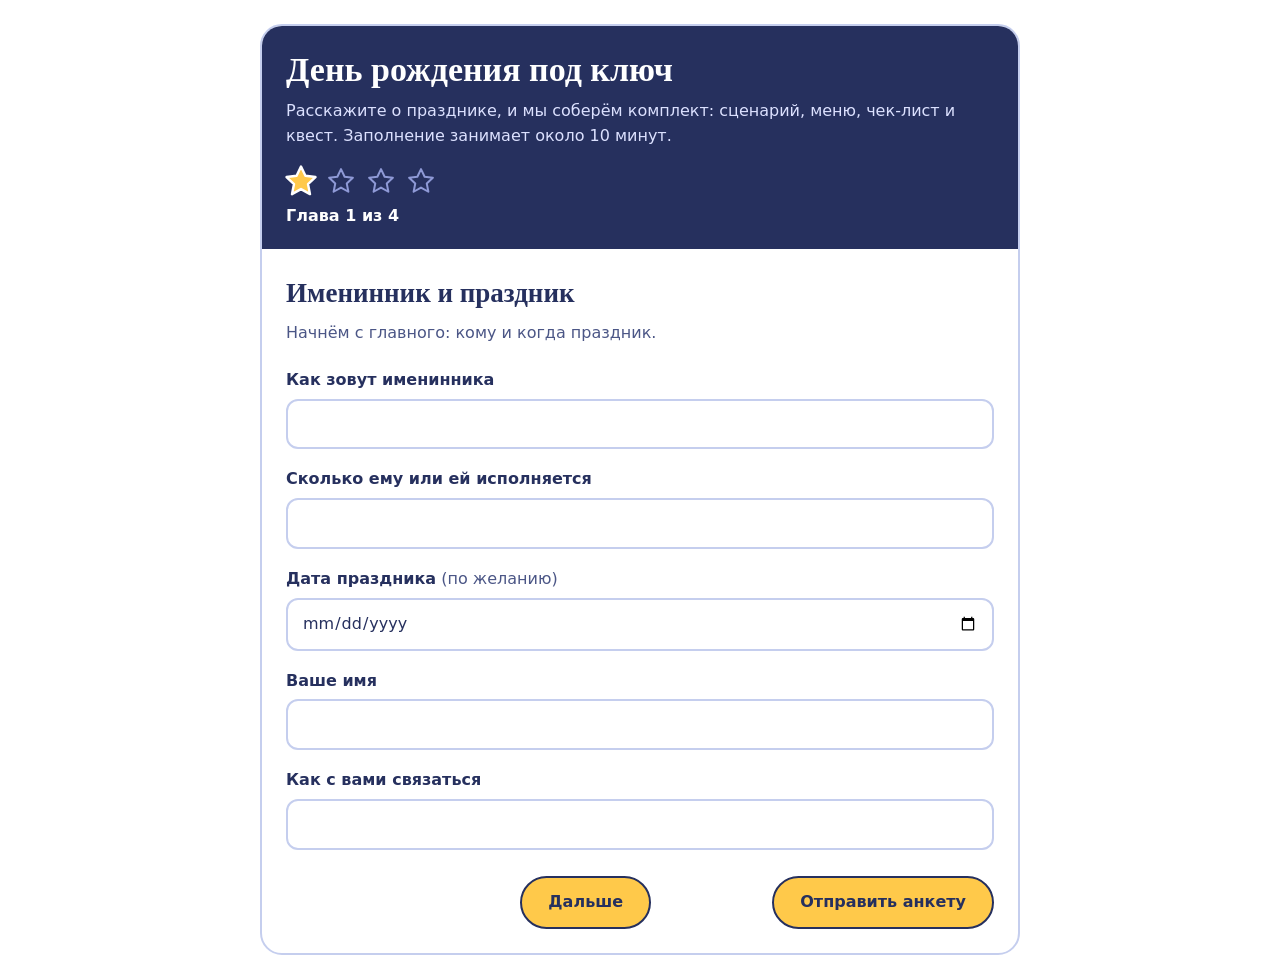
==== den-rozhdeniya-anketa.html @ a0c8a9c1 "Add files via upload" ====
<!doctype html>
<html lang="ru">
<head>
  <meta charset="utf-8">
  <meta name="viewport" content="width=device-width, initial-scale=1">
  <meta name="theme-color" content="#f7f2e8">
  <meta name="description" content="Тропинка — сказки, квесты и праздники для детей.">
  <title>Анкета — День рождения под ключ | Тропинка</title>
  <link rel="icon" href="favicon.svg" type="image/svg+xml">
</head>
<body>
<!--
  ===== Анкета «День рождения под ключ» =====
  Вставьте блок целиком (от <section id="bd"> до </section>) на страницу сайта или откройте файл отдельно.
  Куда отправлять анкету, контакты и ссылка на политику: блок CONFIG в самом конце, в скрипте.
  Вопросы и главы правятся в массиве CH там же.
-->
<section id="bd" aria-labelledby="bd-t">
<style>
#bd{--ink:#26305E;--soft:#4B5686;--moon:#FFC94A;--moon2:#E69F00;--mist:#EEF1FF;--line:#C5CEEE;--ok:#1F8A62;--bad:#B8334A;
  font-family:"Nunito","Trebuchet MS","Segoe UI",system-ui,sans-serif;color:var(--ink);line-height:1.55;max-width:760px;margin:0 auto;padding:16px;text-align:left}
#bd *,#bd *::before,#bd *::after{box-sizing:border-box}
#bd .bd-card{background:#fff;border:2px solid var(--line);border-radius:22px;overflow:hidden}
#bd .bd-sky{background:var(--ink);color:#fff;padding:24px 24px 20px}
#bd .bd-sky h2{font-family:Georgia,"Times New Roman",serif;font-size:clamp(25px,5.5vw,34px);line-height:1.2;margin:0 0 8px;color:#fff}
#bd .bd-sky p{margin:0;color:#DCE1FF}
#bd .bd-stars{display:flex;gap:10px;margin:18px 0 8px;padding:0;list-style:none}
#bd .bd-star svg{display:block;width:30px;height:30px;fill:none;stroke:#8E99D6;stroke-width:1.6;stroke-linejoin:round;transition:fill .35s,stroke .35s,transform .35s}
#bd .bd-star.done svg{fill:var(--moon);stroke:var(--moon)}
#bd .bd-star.now svg{fill:var(--moon);stroke:#fff;transform:scale(1.22)}
#bd .bd-step{font-weight:700;color:#fff!important}
#bd .bd-body{padding:24px}
#bd .bd-ch[hidden]{display:none}
#bd h3{font-family:Georgia,"Times New Roman",serif;font-size:clamp(22px,4.5vw,27px);margin:0 0 6px;outline:none}
#bd .bd-lead{margin:0 0 22px;color:var(--soft)}
#bd .bd-field{margin:0 0 18px}
#bd .bd-label{display:block;font-weight:700;margin:0 0 6px}
#bd .bd-opt{font-weight:400;color:var(--soft)}
#bd .bd-hint{display:block;margin:0 0 6px;font-size:14px;color:var(--soft)}
#bd .bd-err{display:block;margin-top:6px;font-size:14px;font-weight:700;color:var(--bad)}
#bd .bd-err:empty{display:none}
#bd input[type=text],#bd input[type=date],#bd select,#bd textarea{display:block;width:100%;font:inherit;font-size:16px;color:var(--ink);background:#fff;border:2px solid var(--line);border-radius:12px;padding:11px 14px;min-height:48px}
#bd textarea{resize:vertical;min-height:92px}
#bd [aria-invalid=true]{border-color:var(--bad)}
#bd :focus-visible{outline:3px solid var(--moon2);outline-offset:2px}
#bd .bd-chips{display:flex;flex-wrap:wrap;gap:8px}
#bd .bd-chips label{position:relative;display:inline-block}
#bd .bd-chips input{position:absolute;inset:0;width:100%;height:100%;margin:0;opacity:0;cursor:pointer}
#bd .bd-chips span{display:inline-block;padding:9px 15px;border:2px solid var(--line);border-radius:999px;background:#fff;font-size:15px}
#bd .bd-chips input:checked+span{background:var(--moon);border-color:var(--moon2);font-weight:700}
#bd .bd-chips input:checked+span::before{content:"✓ "}
#bd .bd-chips input:focus-visible+span{outline:3px solid var(--ink);outline-offset:2px}
#bd .bd-consent{display:flex;gap:12px;align-items:flex-start;font-size:15px}
#bd .bd-consent input{width:24px;height:24px;margin:2px 0 0;flex:none;accent-color:var(--ink)}
#bd .bd-consent a{color:var(--ink);font-weight:700}
#bd .bd-nav{display:flex;justify-content:space-between;gap:12px;margin-top:26px;flex-wrap:wrap}
#bd .bd-btn{font:inherit;font-weight:800;font-size:16px;min-height:48px;padding:12px 26px;border-radius:999px;border:2px solid var(--ink);background:var(--moon);color:var(--ink);cursor:pointer;text-decoration:none;display:inline-flex;align-items:center;justify-content:center}
#bd .bd-btn:hover{background:#FFD978}
#bd .bd-btn.ghost{background:#fff}
#bd .bd-btn[disabled]{opacity:.6;cursor:wait}
#bd .bd-done textarea{min-height:200px;font-size:14px}
#bd .bd-actions{display:flex;flex-wrap:wrap;gap:10px;margin:14px 0}
#bd .bd-ok{color:var(--ok);font-weight:700}
@media (prefers-reduced-motion:reduce){#bd *{transition:none!important}}
</style>
<noscript>Для заполнения анкеты нужен включённый JavaScript. Или напишите нам, и мы пришлём анкету сообщением.</noscript>

<div class="bd-card">
  <div class="bd-sky">
    <h2 id="bd-t">День рождения под ключ</h2>
    <p>Расскажите о празднике, и мы соберём комплект: сценарий, меню, чек-лист и квест. Заполнение занимает около 10 минут.</p>
    <ol class="bd-stars" id="bd-stars" aria-hidden="true"></ol>
    <p class="bd-step" id="bd-step" aria-live="polite"></p>
  </div>
  <div class="bd-body">
    <form id="bd-form" novalidate>
      <div id="bd-ch"></div>
      <div class="bd-nav">
        <button type="button" class="bd-btn ghost" id="bd-back">Назад</button>
        <button type="button" class="bd-btn" id="bd-next">Дальше</button>
        <button type="submit" class="bd-btn" id="bd-send" hidden>Отправить анкету</button>
      </div>
      <p class="bd-err" id="bd-senderr" role="alert"></p>
    </form>
    <div class="bd-done" id="bd-done" hidden></div>
  </div>
</div>

<script>
(function () {
  "use strict";

  /* ===== НАСТРОЙКИ ===== */
  var CONFIG = {
    submitUrl: "",            // адрес приёма (POST, multipart/form-data: поля summary, answers). Пусто = запасной вариант с копированием
    telegram: "Alex_delo",    // запасной канал, в России Telegram работает с ограничениями
    max: "https://max.ru/join/3kWVRG_Eb1b443Pf8UUkGIJOP78rEGDZ-yPQugYHejs",                  // ссылка на ваш Max, например "https://max.ru/..."
    email: "al-vakarin@yandex.ru",
    privacyUrl: "privacy.html"
  };

  /* ===== ВОПРОСЫ: t = тип (text, textarea, date, select, chips, consent), r = обязательно ===== */
  var CH = [
    { t: "Именинник и праздник", lead: "Начнём с главного: кому и когда праздник.", f: [
      { n: "child_name", l: "Как зовут именинника", t: "text", r: 1, m: "Напишите имя" },
      { n: "age", l: "Сколько ему или ей исполняется", t: "text", r: 1, m: "Напишите возраст" },
      { n: "date", l: "Дата праздника", t: "date" },
      { n: "parent_name", l: "Ваше имя", t: "text", r: 1, m: "Напишите, как к вам обращаться" },
      { n: "contact", l: "Как с вами связаться", t: "text", r: 1, m: "Оставьте телефон, почту или Max" }
    ]},
    { t: "Гости и место", lead: "Это нужно, чтобы сценарий и квест подошли именно вашему празднику.", f: [
      { n: "kids", l: "Сколько детей-гостей", t: "text" },
      { n: "ages", l: "Возраст гостей", t: "text", p: "Например, 5–8 лет" },
      { n: "adults", l: "Сколько взрослых будет рядом", t: "text" },
      { n: "place", l: "Где пройдёт праздник", t: "select", r: 1, m: "Выберите место",
        o: ["Дома", "Во дворе или на даче", "В посёлке, на общей территории", "В кафе или детском центре", "На природе", "Пока не решили"] },
      { n: "place_desc", l: "Опишите место", t: "textarea", h: "Что там есть: комната, беседка, площадка, магазин рядом. Чем подробнее, тем лучше получится квест." },
      { n: "duration", l: "Сколько длится праздник", t: "select", o: ["1 час", "2 часа", "3 часа", "Пока не решили"] },
      { n: "plan_b", l: "Нужен запасной вариант на плохую погоду", t: "select", o: ["Да", "Нет"] }
    ]},
    { t: "Интересы и тема", lead: "Тема превращает набор заданий в историю, которую запомнят.", f: [
      { n: "themes", l: "Какие темы нравятся имениннику", t: "chips",
        o: ["Динозавры", "Космос", "Пираты", "Супергерои", "Принцессы и феи", "Животные", "Магия", "Машины", "Футбол", "Рыцари", "Подводный мир", "Сладкая страна"] },
      { n: "heroes", l: "Любимые герои, мультики, игры", t: "textarea" },
      { n: "hobbies", l: "Чем увлекается именинник", t: "textarea" },
      { n: "avoid", l: "Чего на празднике быть не должно", t: "textarea", h: "Например, страшные сцены, громкие хлопушки, соревнования на скорость." },
      { n: "food", l: "Пищевые ограничения гостей", t: "textarea", h: "Только то, что нужно для меню: аллергии, вегетарианство. Подробности о здоровье не нужны." }
    ]},
    { t: "Что нужно в комплекте", lead: "Отметьте, что вам пригодится. Остальное мы не будем делать.", f: [
      { n: "kit", l: "Что включить в комплект", t: "chips",
        o: ["Приглашения", "Сценарий по часам", "Меню и список покупок", "Чек-лист подготовки", "Квест для гостей", "Дипломы и призы", "Идеи декора"] },
      { n: "budget", l: "Бюджет на сам праздник", t: "select", o: ["до 3 000 ₽", "3 000–7 000 ₽", "7 000–15 000 ₽", "больше", "Пока не знаю"] },
      { n: "wishes", l: "Что ещё важно рассказать", t: "textarea" },
      { n: "consent", t: "consent", r: 1, m: "Чтобы отправить анкету, поставьте отметку согласия" }
    ]}
  ];
  /* ================================ */

  var root = document.getElementById("bd");
  var form = root.querySelector("#bd-form"), holder = root.querySelector("#bd-ch");
  var starsEl = root.querySelector("#bd-stars"), stepEl = root.querySelector("#bd-step");
  var back = root.querySelector("#bd-back"), nextB = root.querySelector("#bd-next"), send = root.querySelector("#bd-send");
  var senderr = root.querySelector("#bd-senderr"), doneEl = root.querySelector("#bd-done");
  var STAR = '<svg viewBox="0 0 24 24"><path d="M12 2.5l2.9 6.1 6.6.8-4.9 4.6 1.3 6.6L12 17.3 6.1 20.6l1.3-6.6L2.5 9.4l6.6-.8z"/></svg>';
  var cur = 0, chapters = [], reduce = window.matchMedia && window.matchMedia("(prefers-reduced-motion: reduce)").matches;

  function el(t, c, x) { var e = document.createElement(t); if (c) { e.className = c; } if (x != null) { e.textContent = x; } return e; }

  function field(f) {
    var w = el("div", "bd-field"), id = "bd-" + f.n;
    w.setAttribute("data-n", f.n);
    if (f.r) { w.setAttribute("data-r", "1"); w.setAttribute("data-m", f.m || "Заполните это поле"); }
    if (f.t === "consent") {
      w.innerHTML = '<label class="bd-consent"><input type="checkbox" name="consent" value="yes"><span>Я родитель или законный представитель именинника. Согласен(на) на обработку данных для подготовки комплекта. <a href="#" target="_blank" rel="noopener">Политика конфиденциальности</a></span></label>';
      w.querySelector("a").href = CONFIG.privacyUrl;
    } else {
      var lab = el(f.t === "chips" ? "span" : "label", "bd-label", f.l);
      if (f.t !== "chips") { lab.setAttribute("for", id); }
      if (!f.r) { lab.appendChild(el("span", "bd-opt", " (по желанию)")); }
      w.appendChild(lab);
      if (f.h) { w.appendChild(el("span", "bd-hint", f.h)); }
      var c;
      if (f.t === "textarea") { c = el("textarea"); c.rows = 3; }
      else if (f.t === "select") {
        c = el("select"); c.appendChild(el("option", "", "Выберите")).value = "";
        f.o.forEach(function (o) { c.appendChild(el("option", "", o)); });
      } else if (f.t === "chips") {
        c = el("div", "bd-chips"); c.setAttribute("role", "group");
        f.o.forEach(function (o) {
          var l = el("label"), i = el("input"), s = el("span", "", o);
          i.type = "checkbox"; i.name = f.n; i.value = o; l.appendChild(i); l.appendChild(s); c.appendChild(l);
        });
      } else { c = el("input"); c.type = f.t; c.autocomplete = "off"; if (f.p) { c.placeholder = f.p; } }
      if (f.t !== "chips") { c.id = id; c.name = f.n; }
      w.appendChild(c);
    }
    w.appendChild(el("span", "bd-err")).setAttribute("role", "alert");
    return w;
  }

  CH.forEach(function (c, i) {
    var s = el("div", "bd-ch"); s.hidden = i > 0;
    var h = el("h3", "", c.t); h.tabIndex = -1; s.appendChild(h);
    s.appendChild(el("p", "bd-lead", c.lead));
    c.f.forEach(function (f) { s.appendChild(field(f)); });
    holder.appendChild(s); chapters.push(s);
    var li = el("li", "bd-star"); li.innerHTML = STAR; starsEl.appendChild(li);
  });

  function show(n, focus) {
    cur = n;
    chapters.forEach(function (c, i) { c.hidden = i !== n; });
    [].slice.call(starsEl.children).forEach(function (s, i) { s.className = "bd-star" + (i < n ? " done" : "") + (i === n ? " now" : ""); });
    stepEl.textContent = "Глава " + (n + 1) + " из " + CH.length;
    back.style.visibility = n === 0 ? "hidden" : "visible";
    nextB.hidden = n === CH.length - 1; send.hidden = n !== CH.length - 1;
    senderr.textContent = "";
    root.scrollIntoView({ behavior: reduce ? "auto" : "smooth", block: "start" });
    if (focus) { chapters[n].querySelector("h3").focus({ preventScroll: true }); }
  }

  function val(n) {
    var e = form.elements[n];
    if (!e) { return ""; }
    if (e.length && e[0] && e[0].type === "checkbox") {
      return [].slice.call(form.querySelectorAll('input[name="' + n + '"]:checked')).map(function (x) { return x.value; }).join(", ");
    }
    if (e.type === "checkbox") { return e.checked ? "да" : ""; }
    return (e.value || "").trim();
  }

  function chapterOk(i) {
    var bad = null;
    [].slice.call(chapters[i].querySelectorAll("[data-r]")).forEach(function (w) {
      var ok = !!val(w.getAttribute("data-n"));
      w.querySelector(".bd-err").textContent = ok ? "" : w.getAttribute("data-m");
      var c = w.querySelector("input,select,textarea"); if (c) { c.setAttribute("aria-invalid", ok ? "false" : "true"); }
      if (!ok && !bad) { bad = c; }
    });
    if (bad) { bad.focus(); }
    return !bad;
  }

  form.addEventListener("input", function (e) {
    var w = e.target.closest("[data-r]");
    if (w && w.querySelector(".bd-err").textContent && val(w.getAttribute("data-n"))) { w.querySelector(".bd-err").textContent = ""; e.target.setAttribute("aria-invalid", "false"); }
  });
  form.addEventListener("change", function (e) {
    var w = e.target.closest("[data-r]");
    if (w && val(w.getAttribute("data-n"))) { w.querySelector(".bd-err").textContent = ""; }
  });
  form.addEventListener("keydown", function (e) { if (e.key === "Enter" && e.target.tagName === "INPUT" && e.target.type !== "checkbox") { e.preventDefault(); } });
  nextB.addEventListener("click", function () { if (chapterOk(cur)) { show(cur + 1, true); } });
  back.addEventListener("click", function () { show(cur - 1, true); });

  function collect() {
    var a = {}, L = ["Анкета «День рождения под ключ»"];
    CH.forEach(function (c, i) {
      L.push("", "— Глава " + (i + 1) + ". " + c.t + " —");
      c.f.forEach(function (f) {
        if (f.t === "consent") { return; }
        var v = val(f.n); a[f.n] = v;
        if (v) { L.push(f.l + ": " + v); }
      });
    });
    return { answers: a, summary: L.join("\n") };
  }

  function finish(r, mode) {
    form.hidden = true; doneEl.hidden = false;
    [].slice.call(starsEl.children).forEach(function (s) { s.className = "bd-star done"; });
    stepEl.textContent = "Анкета заполнена";
    if (mode === "sent") {
      doneEl.innerHTML = '<h3 tabindex="-1">Спасибо, анкета отправлена!</h3><p class="bd-lead">Мы свяжемся с вами по контакту, который вы указали.</p>';
    } else {
      var who = r.answers.child_name || "именинника";
      doneEl.innerHTML = '<h3 tabindex="-1"></h3><p class="bd-lead"></p>' +
        '<div class="bd-actions"><button type="button" class="bd-btn" id="bd-copy">Скопировать анкету</button></div>' +
        '<p class="bd-ok" id="bd-copied" aria-live="polite"></p>' +
        '<label class="bd-label" for="bd-sum">Текст анкеты</label><textarea id="bd-sum" readonly></textarea>';
      doneEl.querySelector("h3").textContent = mode === "failed" ? "Отправим вручную" : "Анкета готова";
      doneEl.querySelector(".bd-lead").textContent = mode === "failed"
        ? "Не получилось отправить автоматически. Скопируйте текст и отправьте нам."
        : "Осталось отправить анкету нам: скопируйте текст и отправьте сообщением.";
      var ta = doneEl.querySelector("#bd-sum"); ta.value = r.summary;
      var acts = doneEl.querySelector(".bd-actions");
      function link(label, href) { var a = el("a", "bd-btn ghost", label); a.href = href; if (/^https?:/.test(href)) { a.target = "_blank"; a.rel = "noopener"; } acts.appendChild(a); }
      if (CONFIG.max) { link("Открыть Max", CONFIG.max); }
      if (CONFIG.email) { link("Написать на почту", "mailto:" + CONFIG.email + "?subject=" + encodeURIComponent("Анкета: день рождения, " + who) + "&body=" + encodeURIComponent("Здравствуйте! Заполнил(а) анкету, полный текст ниже:\n\n")); }
      if (CONFIG.telegram) { link("Telegram", "https://t.me/" + CONFIG.telegram); }
      doneEl.querySelector("#bd-copy").addEventListener("click", function () {
        var ok = function () { doneEl.querySelector("#bd-copied").textContent = "Скопировано. Теперь вставьте текст в сообщение."; };
        if (navigator.clipboard && navigator.clipboard.writeText) { navigator.clipboard.writeText(r.summary).then(ok, function () { ta.select(); document.execCommand("copy"); ok(); }); }
        else { ta.select(); document.execCommand("copy"); ok(); }
      });
    }
    root.scrollIntoView({ behavior: reduce ? "auto" : "smooth", block: "start" });
    doneEl.querySelector("h3").focus({ preventScroll: true });
  }

  form.addEventListener("submit", function (e) {
    e.preventDefault();
    for (var i = 0; i < chapters.length; i++) { if (!chapterOk(i)) { show(i, false); chapterOk(i); return; } }
    var r = collect();
    if (!CONFIG.submitUrl) { finish(r, "manual"); return; }
    var fd = new FormData(); fd.append("summary", r.summary); fd.append("answers", JSON.stringify(r.answers));
    send.disabled = true; send.textContent = "Отправляем…";
    fetch(CONFIG.submitUrl, { method: "POST", body: fd })
      .then(function (x) { if (!x.ok) { throw new Error(x.status); } finish(r, "sent"); })
      .catch(function () { finish(r, "failed"); });
  });

  show(0, false);
})();
</script>
</section>

</body>
</html>
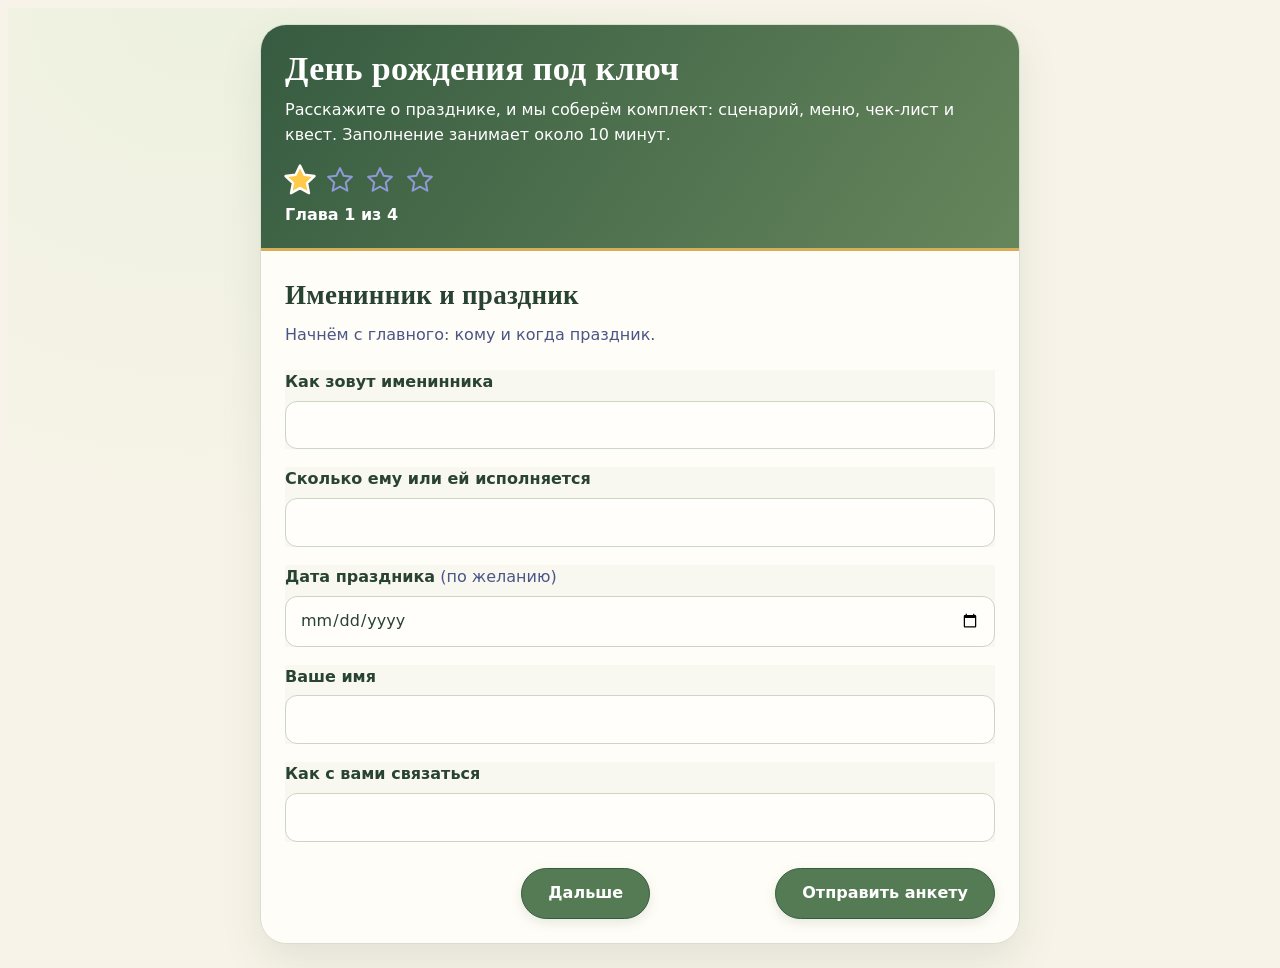
==== commit 9b624ca0: "Add files via upload" ====
--- a/den-rozhdeniya-anketa.html
+++ b/den-rozhdeniya-anketa.html
@@ -7,7 +7,30 @@
   <meta name="description" content="Тропинка — сказки, квесты и праздники для детей.">
   <title>Анкета — День рождения под ключ | Тропинка</title>
   <link rel="icon" href="favicon.svg" type="image/svg+xml">
-</head>
+<style id="tropinka-unified-pages">/* Единый стиль «Тропинки»: лесная сказка, тёплая бумага и мягкое золото */
+:root{--tp-ink:#294333;--tp-green:#557b55;--tp-green-dark:#365b40;--tp-cream:#f7f3e8;--tp-paper:#fffdf7;--tp-gold:#d7ad58;--tp-line:#d9dfcf;--tp-muted:#687667}
+html{background:var(--tp-cream)}
+body{background:radial-gradient(ellipse at 15% 0%,#edf1df 0,transparent 38%),var(--tp-cream)!important;color:var(--tp-ink)!important;font-family:Georgia,'Times New Roman',serif!important}
+h1,h2,h3,h4{color:var(--tp-ink)!important;letter-spacing:.01em}
+p,li,label,small{color:inherit}
+a{color:var(--tp-green-dark)}
+#skz,#bd,#wk,#smp,#ob{color:var(--tp-ink)!important}
+#skz .skz-card,#bd .bd-card,#wk .wk-card,#smp .smp-book,#ob .ob-card{background:var(--tp-paper)!important;border:1px solid var(--tp-line)!important;border-radius:26px!important;box-shadow:0 16px 42px rgba(48,75,48,.10)!important;overflow:hidden}
+#skz .skz-sky,#bd .bd-sky,#wk .wk-sky,#smp .smp-sky,#ob .ob-sky{background:linear-gradient(125deg,#365b40,#66865c)!important;color:#fff!important;border-bottom:3px solid var(--tp-gold)!important}
+#skz .skz-sky *,#bd .bd-sky *,#wk .wk-sky *,#smp .smp-sky *,#ob .ob-sky *{color:#fff!important}
+#skz button,#bd button,#wk button,#smp button,#ob button{background:var(--tp-green)!important;color:#fff!important;border:1px solid var(--tp-green-dark)!important;border-radius:999px!important;box-shadow:0 4px 12px rgba(54,91,64,.13)}
+#skz button:hover,#bd button:hover,#wk button:hover,#smp button:hover,#ob button:hover{background:var(--tp-green-dark)!important}
+#skz button.ghost,#bd button.ghost,#wk button.ghost{background:#f2f4e9!important;color:var(--tp-green-dark)!important;border:1px solid var(--tp-line)!important}
+#skz input,#skz textarea,#skz select,#bd input,#bd textarea,#bd select,#wk input,#wk textarea,#wk select{background:#fffefb!important;color:var(--tp-ink)!important;border:1px solid #cbd6c5!important;border-radius:12px!important}
+#skz input:focus,#skz textarea:focus,#skz select:focus,#bd input:focus,#bd textarea:focus,#bd select:focus,#wk input:focus,#wk textarea:focus,#wk select:focus{outline:2px solid #a8bf9b!important;outline-offset:1px}
+#skz .skz-chapter,#bd .bd-chapter,#wk .wk-chapter,#smp .smp-page,#ob .ob-invite{background:#fffef9!important;border-color:var(--tp-line)!important}
+#skz .skz-field,#bd .bd-field,#wk .wk-field{background:#f8f8f0!important;border-color:var(--tp-line)!important}
+#smp .smp-page,#ob .ob-scroll{color:var(--tp-ink)!important}
+#smp .smp-note,#ob .ob-note{color:var(--tp-muted)!important}
+#smp .smp-tag,#ob .ob-tag{background:#edf2e5!important;color:var(--tp-green-dark)!important;border:1px solid var(--tp-line)!important}
+#ob table{border-color:var(--tp-line)!important}#ob th{background:#edf2e5!important;color:var(--tp-ink)!important}
+@media(max-width:640px){#skz .skz-card,#bd .bd-card,#wk .wk-card,#smp .smp-book,#ob .ob-card{border-radius:18px!important}#skz .skz-body,#bd .bd-body,#wk .wk-body,#smp .smp-body{padding:18px!important}}
+</style></head>
 <body>
 <!--
   ===== Анкета «День рождения под ключ» =====
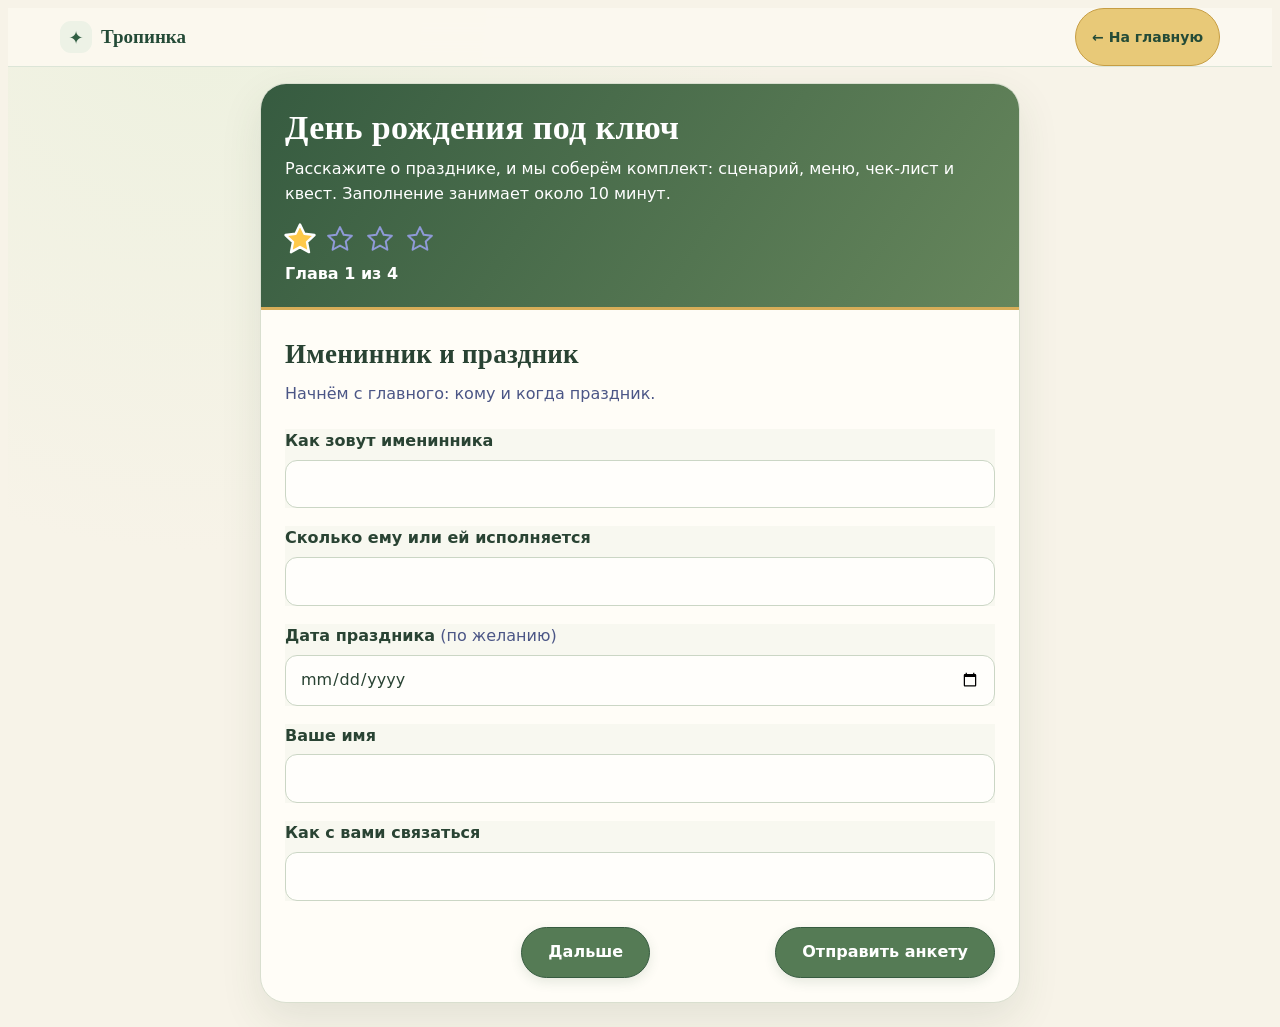
==== commit 50fdfa76: "Add consistent return-to-home navigation" ====
--- a/den-rozhdeniya-anketa.html
+++ b/den-rozhdeniya-anketa.html
@@ -30,8 +30,18 @@
 #smp .smp-tag,#ob .ob-tag{background:#edf2e5!important;color:var(--tp-green-dark)!important;border:1px solid var(--tp-line)!important}
 #ob table{border-color:var(--tp-line)!important}#ob th{background:#edf2e5!important;color:var(--tp-ink)!important}
 @media(max-width:640px){#skz .skz-card,#bd .bd-card,#wk .wk-card,#smp .smp-book,#ob .ob-card{border-radius:18px!important}#skz .skz-body,#bd .bd-body,#wk .wk-body,#smp .smp-body{padding:18px!important}}
-</style></head>
+</style><style id="tp-page-navigation">
+.tp-pagebar{position:sticky;top:0;z-index:1000;background:rgba(251,248,239,.97);backdrop-filter:blur(12px);border-bottom:1px solid #dce5d7}
+.tp-pagebar-inner{width:min(1160px,calc(100% - 28px));min-height:58px;margin:0 auto;display:flex;align-items:center;justify-content:space-between;gap:12px}
+.tp-pagebar-brand{display:inline-flex;align-items:center;gap:9px;color:#244b37;text-decoration:none;font:700 19px Georgia,"Times New Roman",serif}
+.tp-pagebar-mark{display:grid;place-items:center;width:32px;height:32px;border-radius:11px;background:#edf2e6;color:#315f43;font:700 18px system-ui}
+.tp-pagebar-home{display:inline-flex;align-items:center;justify-content:center;min-height:40px;padding:8px 16px;border:1px solid #c69d43;border-radius:999px;background:#e8c978;color:#244b37;text-decoration:none;font:800 14px/1.2 "Trebuchet MS","Segoe UI",system-ui,sans-serif}
+.tp-pagebar-home:hover{background:#f1d995}
+@media(max-width:480px){.tp-pagebar-inner{min-height:54px}.tp-pagebar-brand{font-size:17px}.tp-pagebar-home{min-height:38px;padding:7px 12px;font-size:13px}}
+</style>
+</head>
 <body>
+<div class="tp-pagebar"><div class="tp-pagebar-inner"><a class="tp-pagebar-brand" href="index.html"><span class="tp-pagebar-mark" aria-hidden="true">✦</span>Тропинка</a><a class="tp-pagebar-home" href="index.html">← На главную</a></div></div>
 <!--
   ===== Анкета «День рождения под ключ» =====
   Вставьте блок целиком (от <section id="bd"> до </section>) на страницу сайта или откройте файл отдельно.
@@ -117,7 +127,7 @@
   var CONFIG = {
     submitUrl: "",            // адрес приёма (POST, multipart/form-data: поля summary, answers). Пусто = запасной вариант с копированием
     telegram: "Alex_delo",    // запасной канал, в России Telegram работает с ограничениями
-    max: "https://max.ru/join/3kWVRG_Eb1b443Pf8UUkGIJOP78rEGDZ-yPQugYHejs",                  // ссылка на ваш Max, например "https://max.ru/..."
+    max: "https://max.ru/u/f9LHodD0cOIHAlvhLJwrfuPTBusHcOWxSZyOVfwWYsinvA21DFJYPw5Mdzc",                  // ссылка на ваш Max, например "https://max.ru/..."
     email: "al-vakarin@yandex.ru",
     privacyUrl: "privacy.html"
   };
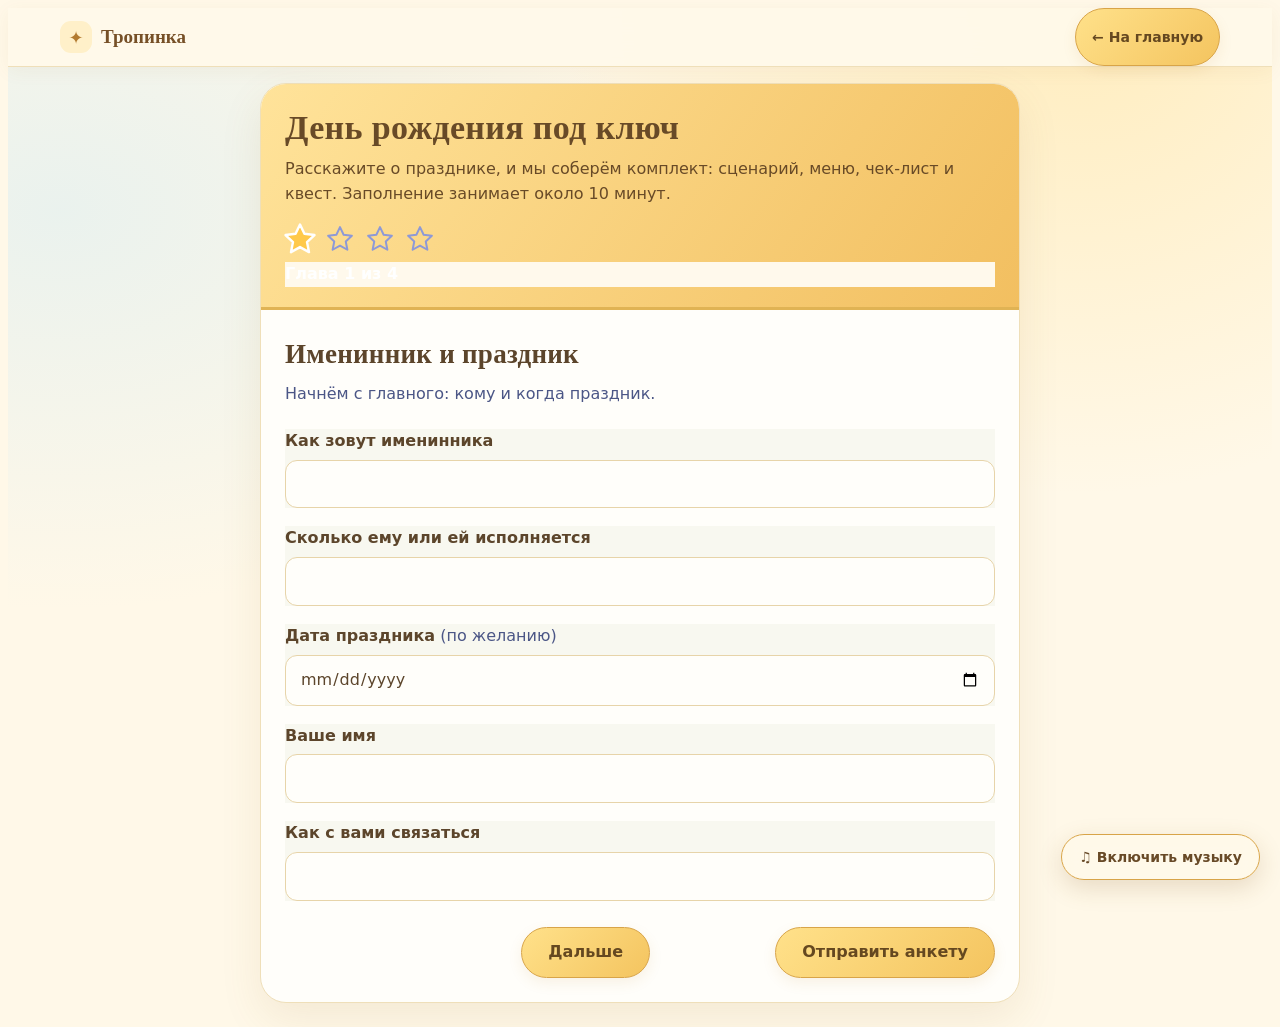
==== commit 77d421de: "Apply shared sunny visual theme and ambient music control" ====
--- a/den-rozhdeniya-anketa.html
+++ b/den-rozhdeniya-anketa.html
@@ -39,6 +39,7 @@
 .tp-pagebar-home:hover{background:#f1d995}
 @media(max-width:480px){.tp-pagebar-inner{min-height:54px}.tp-pagebar-brand{font-size:17px}.tp-pagebar-home{min-height:38px;padding:7px 12px;font-size:13px}}
 </style>
+  <link rel="stylesheet" href="assets/tropinka-sunny.css">
 </head>
 <body>
 <div class="tp-pagebar"><div class="tp-pagebar-inner"><a class="tp-pagebar-brand" href="index.html"><span class="tp-pagebar-mark" aria-hidden="true">✦</span>Тропинка</a><a class="tp-pagebar-home" href="index.html">← На главную</a></div></div>
@@ -328,5 +329,6 @@
 </script>
 </section>
 
+  <script src="assets/tropinka-ambience.js"></script>
 </body>
 </html>
--- a/assets/tropinka-sunny.css
+++ b/assets/tropinka-sunny.css
@@ -0,0 +1,128 @@
+/* Единая солнечная тема «Тропинки» — подключается после локальных стилей страниц */
+:root{
+  --forest:#80552c;--forest-2:#a66f35;--leaf:#bd883d;
+  --gold:#ffd66b;--gold-dark:#d69e3d;--cream:#fff8e8;
+  --paper:#fffefa;--mist:#fff0c9;--ink:#5c452b;--muted:#7c6b55;
+  --line:#efdfb9;--shadow:0 16px 44px rgba(150,105,42,.12);
+  --tp-ink:#5c452b;--tp-green:#d49b3c;--tp-green-dark:#95672e;
+  --tp-cream:#fff8e8;--tp-paper:#fffefa;--tp-gold:#f3c65f;
+  --tp-line:#efdfb9;--tp-muted:#7c6b55;
+}
+html{background:#fff8e8!important}
+body{background:radial-gradient(ellipse at 85% 0%,rgba(255,221,132,.42),transparent 34%),radial-gradient(ellipse at 4% 20%,rgba(190,229,250,.32),transparent 35%),#fff8e8!important;color:#5c452b!important}
+a{color:#98672d}
+h1,h2,h3,h4{color:#765027}
+::selection{background:#ffe39a;color:#5c452b}
+
+/* Главная страница */
+.site-header{background:rgba(255,249,234,.94)!important;border-color:#efdfb9!important}
+.brand-name,.main-nav a{color:#765027!important}
+.brand-mark{background:#fff0c9!important}
+.brand-mark svg path{stroke:#bd883d!important}
+.button{background:linear-gradient(135deg,#ffe18a,#f4c45f)!important;border-color:#d8a448!important;color:#654820!important;box-shadow:0 5px 14px rgba(183,128,43,.12)}
+.button-secondary{background:#fffefa!important;border-color:#e8d7ae!important;color:#79552e!important}
+.button:hover{background:#ffdf83!important}
+.hero-panel{background:linear-gradient(120deg,#e3f5ff 0%,#fff3ca 72%,#ffe7a5 100%)!important;color:#5c452b!important}
+.hero-panel h1{color:#684a27!important}
+.hero-lead{color:#6f5b42!important}
+.eyebrow,.section-kicker{color:#b27a2f!important}
+.hero-note{background:rgba(255,255,255,.72)!important;border-color:#e9d49b!important;color:#6c502d!important}
+.hero-note strong{color:#a66f2f!important}
+.hero-art:before{background:linear-gradient(90deg,#e3f5ff 0%,rgba(227,245,255,.35) 48%,rgba(255,243,202,0) 100%)!important}
+.hero-spark{background:#ffd66b!important;box-shadow:0 0 0 8px rgba(255,214,107,.2),0 0 28px rgba(255,214,107,.8)!important}
+.products-section{background:#fff2d5!important}
+.product-card,.sample-card,.step,.contact-panel{background:#fffefa!important;border-color:#efdfb9!important;box-shadow:0 10px 30px rgba(150,105,42,.07)}
+.product-image{height:auto!important;aspect-ratio:16/9!important;padding:0!important;background:linear-gradient(135deg,#e6f5ff,#fff0c9)!important;display:block!important;overflow:hidden!important}
+.product-image img{width:100%!important;height:100%!important;object-fit:contain!important;object-position:center!important}
+.product-category,.product-points li:before,.text-link{color:#b27a2f!important}
+.product-price{background:#fff0c5!important;color:#805723!important}
+.product-card h3,.sample-card h3,.step h3,.benefit h3{color:#765027!important}
+.product-description,.product-points li,.product-meta,.sample-card p,.step p,.benefit p{color:#79684f!important}
+.sample-card{padding:16px!important}
+.sample-preview{width:100%;aspect-ratio:16/10;overflow:hidden;border-radius:15px;background:#fff0c9;margin:0 0 15px;border:1px solid #efdfb9}
+.sample-preview img{width:100%;height:100%;object-fit:cover;display:block}
+.sample-icon{background:#fff0c9!important}
+.benefit{background:#fff0cf!important}
+.step-number{background:#e7b64e!important;color:#60451f!important}
+.pilot-panel{background:linear-gradient(120deg,#ffdf8b,#f4bf60)!important;color:#62471f!important}
+.pilot-panel h2,.pilot-panel p{color:#62471f!important}
+.pilot-panel .section-kicker{color:#8b5b22!important}
+summary{color:#765027!important}
+summary:after{color:#b27a2f!important}
+.site-footer{background:#fff0c9!important;color:#765f42!important}
+.footer-links a,.footer-small{color:#765f42!important}
+.notice{color:#87745a!important}
+.sunny-cloud{position:absolute;z-index:2;width:112px;height:31px;border-radius:99px;background:rgba(255,255,255,.82);box-shadow:0 8px 20px rgba(128,151,154,.08);pointer-events:none;animation:tp-cloud-drift 26s ease-in-out infinite}
+.sunny-cloud:before,.sunny-cloud:after{content:"";position:absolute;bottom:8px;border-radius:50%;background:inherit}
+.sunny-cloud:before{left:18px;width:43px;height:43px}
+.sunny-cloud:after{left:52px;width:34px;height:34px}
+.cloud-a{top:9%;left:43%}
+.cloud-b{top:22%;left:68%;transform:scale(.72);animation-delay:-12s;animation-duration:34s}
+@keyframes tp-cloud-drift{0%,100%{translate:-10px 0}50%{translate:30px 5px}}
+
+/* Внутренние страницы: образцы, анкеты и политика */
+.tp-pagebar{background:rgba(255,249,234,.97)!important;border-color:#efdfb9!important;box-shadow:0 4px 18px rgba(150,105,42,.06)}
+.tp-pagebar-brand{color:#765027!important}
+.tp-pagebar-mark{background:#fff0c9!important;color:#b27a2f!important}
+.tp-pagebar-home,.button,.skz-btn,.bd-btn,.wk-btn,.ob-btn,.smp-btn{
+ background:linear-gradient(135deg,#ffe18a,#f4c45f)!important;color:#654820!important;border:1px solid #d8a448!important;border-radius:999px!important;box-shadow:0 5px 14px rgba(183,128,43,.10)!important
+}
+.tp-pagebar-home:hover,.button:hover,.skz-btn:hover,.bd-btn:hover,.wk-btn:hover,.ob-btn:hover,.smp-btn:hover{background:#ffdf83!important}
+#skz .skz-card,#bd .bd-card,#wk .wk-card,#smp .smp-book,#ob .ob-card,.preview{
+ background:#fffefa!important;border:1px solid #efdfb9!important;border-radius:26px!important;box-shadow:0 16px 42px rgba(150,105,42,.10)!important
+}
+#skz .skz-sky,#bd .bd-sky,#wk .wk-sky,#smp .smp-sky,#ob .ob-sky,.preview-head{
+ background:linear-gradient(125deg,#ffe39a,#f2bf60)!important;color:#684a27!important;border-bottom:3px solid #e0b354!important
+}
+#skz .skz-sky *,#bd .bd-sky *,#wk .wk-sky *,#smp .smp-sky *,#ob .ob-sky *, .preview-head *{color:#684a27!important}
+#skz button,#bd button,#wk button,#smp button,#ob button,.preview .button{
+ background:linear-gradient(135deg,#ffe18a,#f4c45f)!important;color:#654820!important;border-color:#d8a448!important
+}
+#skz .skz-field input,#skz .skz-field textarea,#skz .skz-field select,
+#bd input,#bd textarea,#bd select,#wk input,#wk textarea,#wk select,
+input,textarea,select{border-color:#e7d4a9!important;background:#fffefa!important;color:#5c452b!important}
+input:focus,textarea:focus,select:focus{outline-color:#e3b653!important}
+#skz .skz-chapter,#bd .bd-step,#wk .wk-step{background:#fff9ec!important;border-color:#efdfb9!important}
+#skz .skz-hint,#bd .bd-hint,#wk .wk-hint,.organizer-note{background:#fff2d5!important;color:#765b37!important;border-color:#ecd49a!important}
+#skz .skz-consent,#bd .bd-consent,#wk .wk-consent{background:#fff8e8!important;border-color:#efdfb9!important}
+#skz .skz-link,#bd .bd-link,#wk .wk-link,.text-link{color:#98672d!important}
+.preview .clue{background:#fff6dc!important;border-color:#e8cf91!important}
+.preview .organizer-note{border-left-color:#e4b44e!important}
+.wrap{background:#fffefa!important;border:1px solid #efdfb9!important;box-shadow:0 16px 40px rgba(150,105,42,.08)!important}
+.back{color:#98672d!important}
+@media(max-width:640px){
+ .sample-card{padding:14px!important}
+ .sunny-cloud{opacity:.65;scale:.72}
+ .tp-music-toggle{right:12px!important;bottom:14px!important}
+}
+@media(prefers-reduced-motion:reduce){
+ .sunny-cloud{animation:none!important}
+}
+
+/* Дополнительные токены и оформление генератора/квестов */
+:root{
+ --bg:#e5f5ff;--bg2:#fff3d2;--card:#fffefa;--tx:#5c452b;--mut:#7c6b55;
+ --a:#e8b650;--b:#c88d38;--c:#88b77a;--d:#d98774;--bd:#efdfb9;--on:#fff;
+ --ink:#5c452b;--green:#d49b3c;--deep:#95672e;--cream:#fff8e8;--paper:#fffefa;
+ --gold:#ffd66b;--line:#efdfb9;--muted:#7c6b55;--soft:#fff0c9;
+}
+.tp-music-toggle{
+ position:fixed;right:20px;bottom:20px;z-index:2000;
+ display:inline-flex;align-items:center;justify-content:center;gap:8px;
+ min-height:46px;padding:11px 17px;border:1px solid #d8a448;border-radius:999px;
+ background:rgba(255,249,234,.96);color:#684a27;
+ box-shadow:0 8px 24px rgba(126,87,34,.18);
+ font:700 14px/1.2 "Trebuchet MS",system-ui,sans-serif;cursor:pointer;
+ backdrop-filter:blur(10px);transition:transform .18s ease,background .18s ease;
+}
+.tp-music-toggle:hover{transform:translateY(-2px);background:#fff0c9}
+.tp-music-toggle[aria-pressed="true"]{background:#ffe39a}
+.tp-sitebar,.tp-pagebar{background:rgba(255,249,234,.97)!important}
+.tp-sitebar-brand,.tp-sitebar-link{color:#765027!important}
+.tp-sitebar-link{border-color:#e4c77f!important}
+.preview .task-label,.preview .tag{background:#f4d98c!important;color:#6b4c27!important}
+.preview .clue{color:#684a27!important}
+.generator .hero,.hero:has(.brand){background:linear-gradient(120deg,#dff3ff,#fff0c9)!important;color:#5c452b!important}
+.generator .hero h1,.hero:has(.brand) h1{color:#684a27!important}
+@media(max-width:760px){.tp-music-toggle{right:12px;bottom:88px;max-width:calc(100vw - 24px);font-size:13px}}
+@media(prefers-reduced-motion:reduce){.tp-music-toggle{transition:none}}
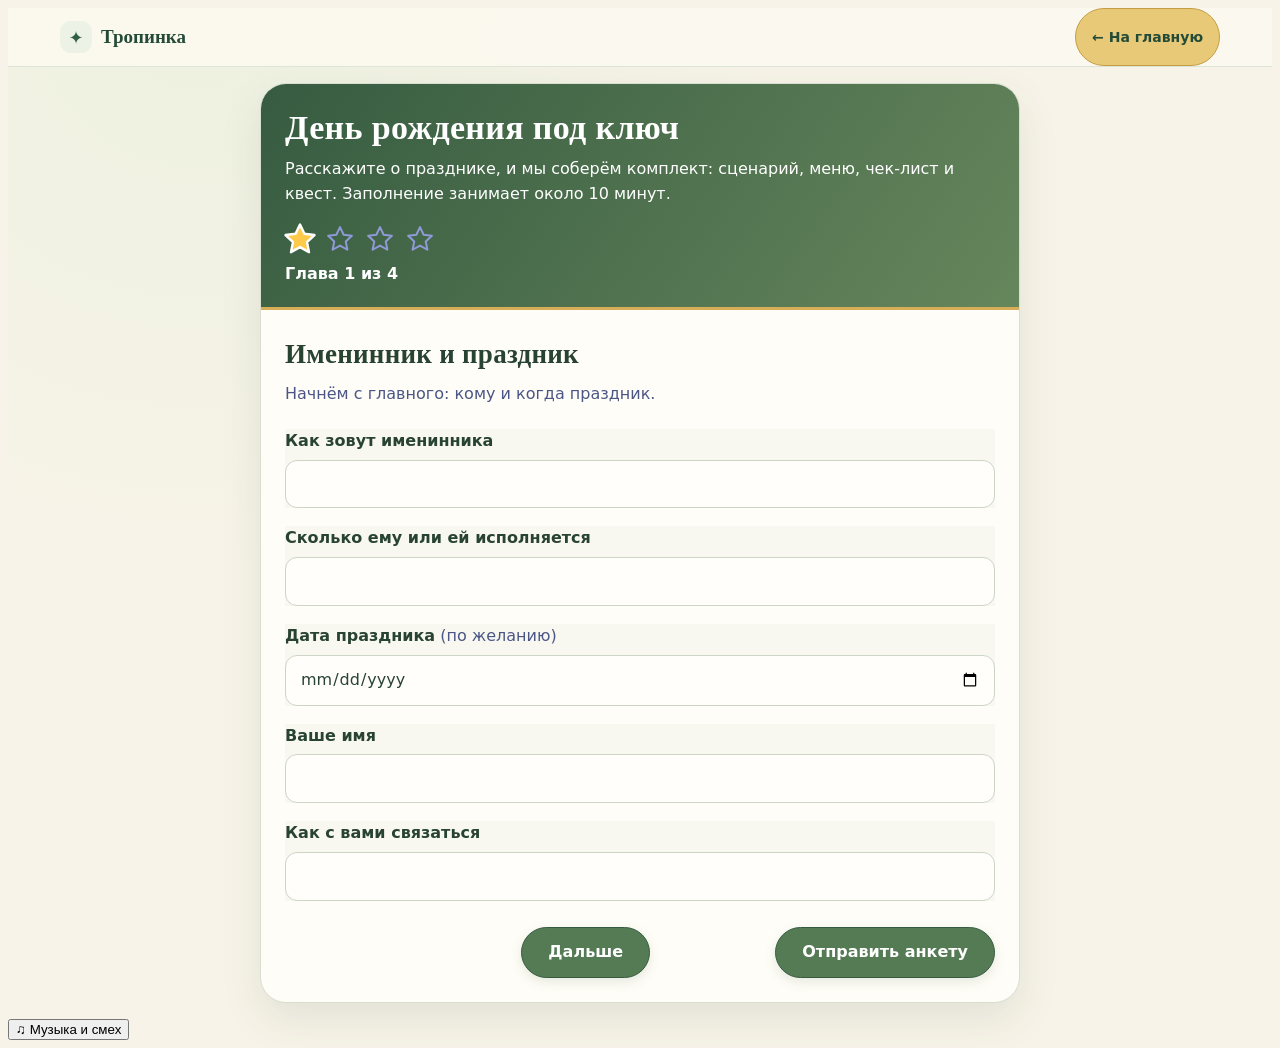
==== commit 23f0ac52: "Restore previous site version; retain music and subtle animated clouds" ====
--- a/den-rozhdeniya-anketa.html
+++ b/den-rozhdeniya-anketa.html
@@ -39,7 +39,6 @@
 .tp-pagebar-home:hover{background:#f1d995}
 @media(max-width:480px){.tp-pagebar-inner{min-height:54px}.tp-pagebar-brand{font-size:17px}.tp-pagebar-home{min-height:38px;padding:7px 12px;font-size:13px}}
 </style>
-  <link rel="stylesheet" href="assets/tropinka-sunny.css">
 </head>
 <body>
 <div class="tp-pagebar"><div class="tp-pagebar-inner"><a class="tp-pagebar-brand" href="index.html"><span class="tp-pagebar-mark" aria-hidden="true">✦</span>Тропинка</a><a class="tp-pagebar-home" href="index.html">← На главную</a></div></div>
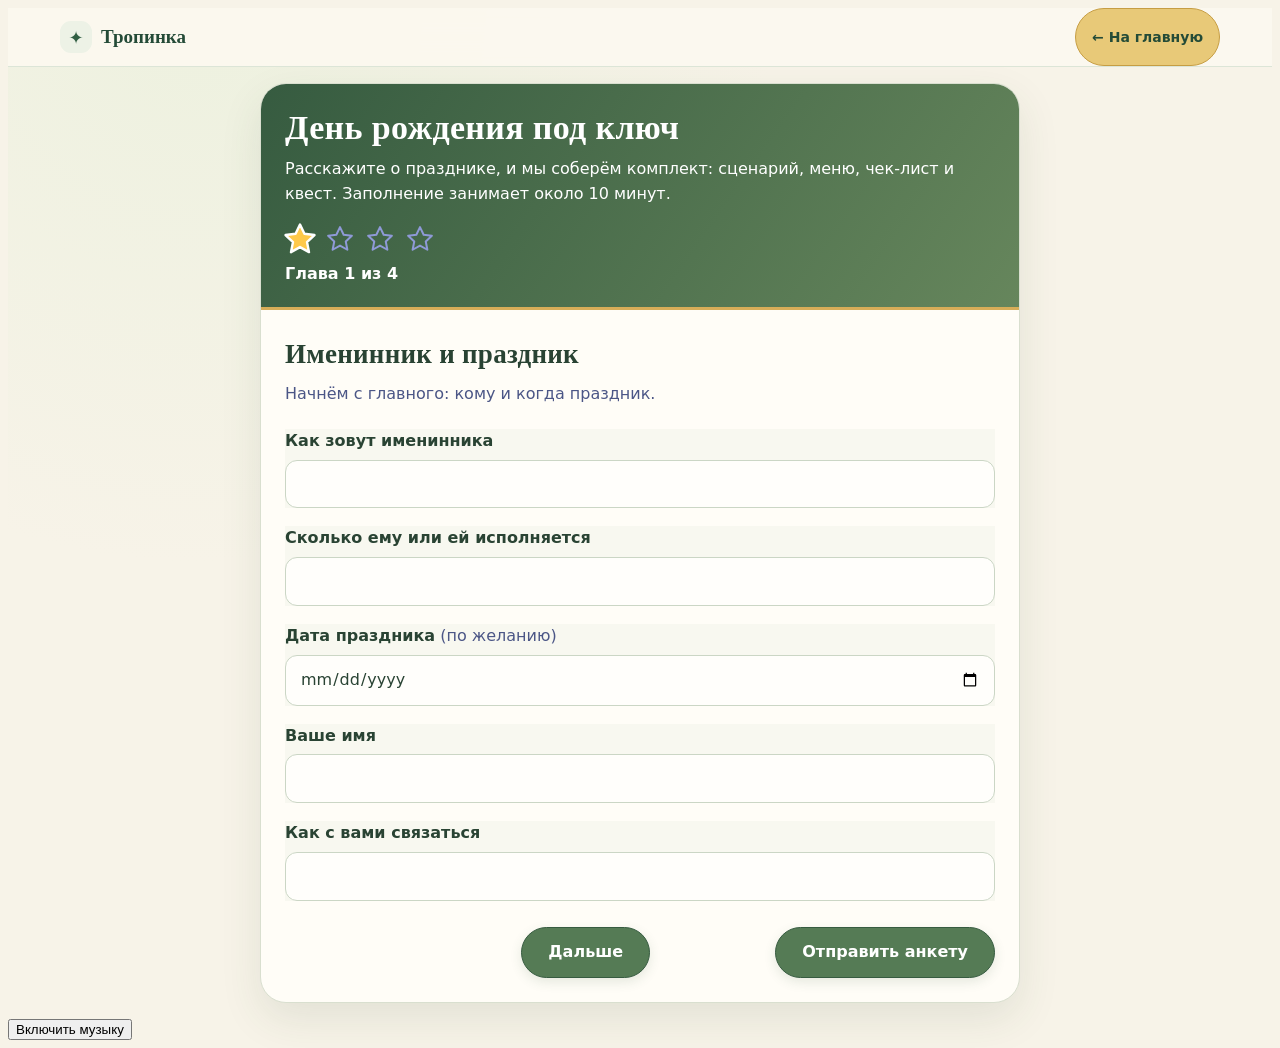
==== commit 9b7ddaaf: "Refresh site asset versions for the card, cloud and music fixes" ====
--- a/den-rozhdeniya-anketa.html
+++ b/den-rozhdeniya-anketa.html
@@ -328,6 +328,6 @@
 </script>
 </section>
 
-  <script src="assets/tropinka-ambience.js"></script>
+  <script src="assets/tropinka-ambience.js?v=20261104-3"></script>
 </body>
 </html>
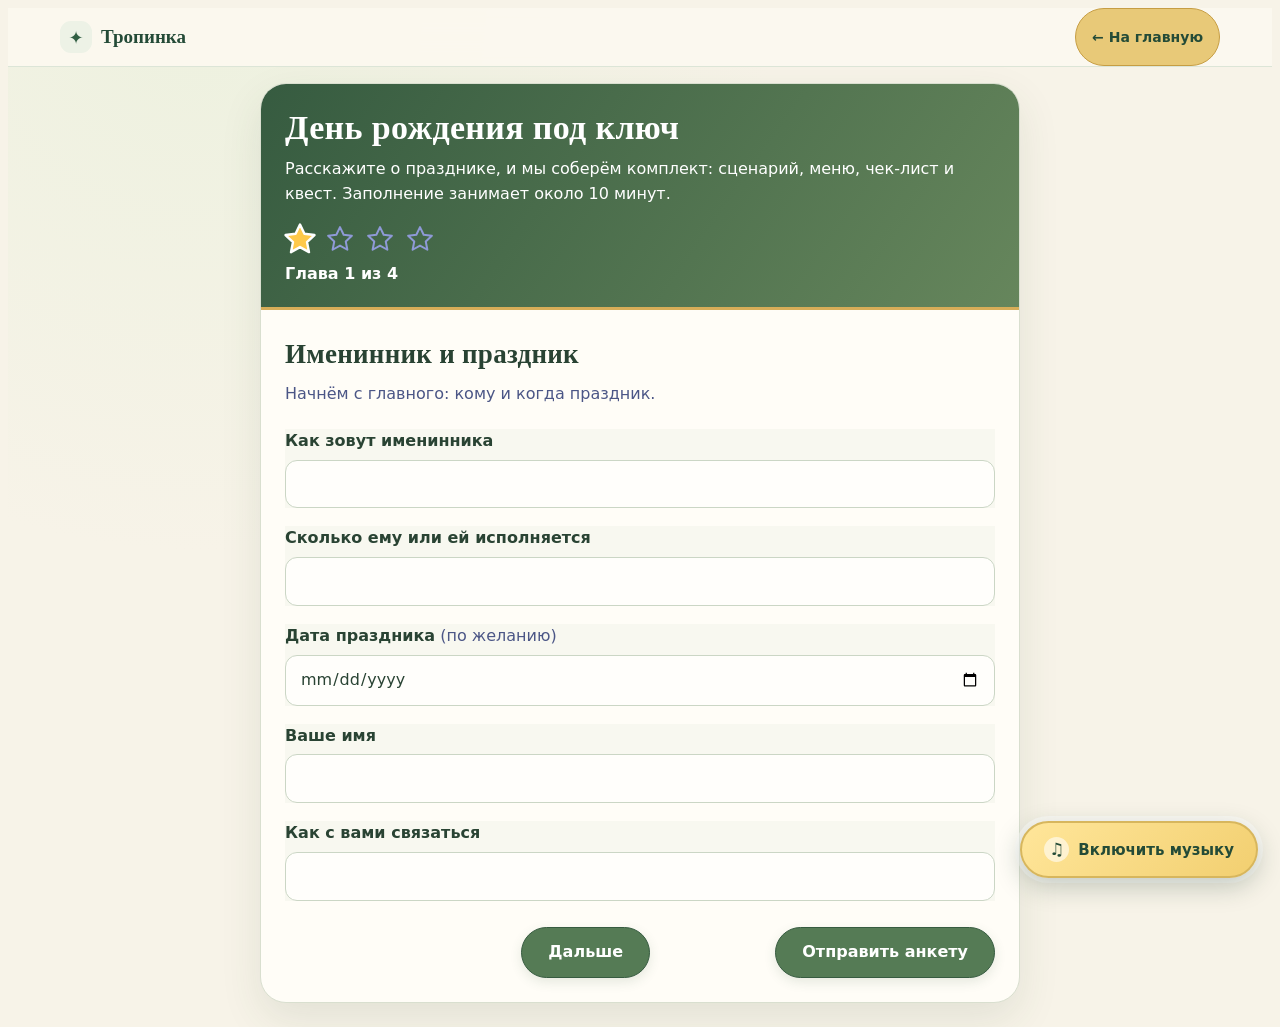
==== commit cd818dea: "Apply consistent music control styling across all site pages" ====
--- a/den-rozhdeniya-anketa.html
+++ b/den-rozhdeniya-anketa.html
@@ -39,6 +39,7 @@
 .tp-pagebar-home:hover{background:#f1d995}
 @media(max-width:480px){.tp-pagebar-inner{min-height:54px}.tp-pagebar-brand{font-size:17px}.tp-pagebar-home{min-height:38px;padding:7px 12px;font-size:13px}}
 </style>
+  <link rel="stylesheet" href="assets/tropinka-clouds.css?v=20261104-3">
 </head>
 <body>
 <div class="tp-pagebar"><div class="tp-pagebar-inner"><a class="tp-pagebar-brand" href="index.html"><span class="tp-pagebar-mark" aria-hidden="true">✦</span>Тропинка</a><a class="tp-pagebar-home" href="index.html">← На главную</a></div></div>
--- a/assets/tropinka-clouds.css
+++ b/assets/tropinka-clouds.css
@@ -0,0 +1,111 @@
+/* Minimal animated clouds retained over the original Tropinka design. */
+.tp-cloud-scene{isolation:isolate}
+.tp-cloud{
+  position:absolute;z-index:1;display:block;pointer-events:none;
+  width:190px;height:62px;border-radius:999px;opacity:.48;
+  background:
+    radial-gradient(ellipse 27% 42% at 25% 65%,rgba(255,255,255,.92) 98%,transparent 100%),
+    radial-gradient(ellipse 32% 56% at 48% 43%,rgba(255,255,255,.92) 98%,transparent 100%),
+    radial-gradient(ellipse 25% 43% at 72% 65%,rgba(255,255,255,.92) 98%,transparent 100%);
+  filter:drop-shadow(0 5px 10px rgba(255,255,255,.08));
+  animation:tp-cloud-drift 38s ease-in-out infinite alternate;
+}
+.tp-cloud-one{top:30px;left:8%}
+.tp-cloud-two{right:12%;bottom:42px;width:145px;height:48px;opacity:.32;animation-duration:51s;animation-direction:alternate-reverse}
+.hero-copy{position:relative;z-index:2}
+.hero-art{z-index:0}
+@keyframes tp-cloud-drift{
+  from{transform:translate3d(-14px,0,0)}
+  to{transform:translate3d(34px,9px,0)}
+}
+@media(max-width:760px){
+  .tp-cloud-one{top:18px;left:5%;transform:scale(.76);transform-origin:left top}
+  .tp-cloud-two{right:4%;bottom:20px;transform:scale(.68);transform-origin:right bottom}
+}
+@media(prefers-reduced-motion:reduce){
+  .tp-cloud{animation:none}
+}
+
+/* Four product illustrations: show each complete poster without cutting off
+   lettering that is part of the image itself. Let the image keep its ratio. */
+.product-image{
+  height:auto!important;
+  min-height:0!important;
+  aspect-ratio:auto!important;
+  padding:0!important;
+  display:block!important;
+  overflow:hidden!important;
+  background:#f7f5ec!important;
+}
+.product-image img{
+  display:block!important;
+  width:100%!important;
+  height:auto!important;
+  max-height:none!important;
+  object-fit:contain!important;
+  object-position:center center!important;
+}
+
+/* A clearly visible, accessible music control. */
+.tp-music-toggle{
+  position:fixed!important;
+  right:22px!important;
+  bottom:22px!important;
+  z-index:9999!important;
+  display:inline-flex!important;
+  align-items:center!important;
+  justify-content:center!important;
+  gap:9px!important;
+  min-height:54px!important;
+  padding:14px 22px!important;
+  border:2px solid #d7b65d!important;
+  border-radius:999px!important;
+  background:linear-gradient(135deg,#ffe69a 0%,#f2cf70 100%)!important;
+  color:#244b37!important;
+  box-shadow:0 8px 26px rgba(25,57,39,.25),0 0 0 5px rgba(255,255,255,.48)!important;
+  font:800 15px/1.2 Nunito,"Trebuchet MS",system-ui,sans-serif!important;
+  cursor:pointer!important;
+  transition:transform .2s ease,box-shadow .2s ease,filter .2s ease!important;
+  animation:tp-music-attention 3.8s ease-in-out infinite!important;
+}
+.tp-music-toggle::before{
+  content:"♫";
+  display:inline-grid;
+  place-items:center;
+  width:25px;
+  height:25px;
+  border-radius:50%;
+  background:rgba(255,255,255,.58);
+  font-size:17px;
+  line-height:1;
+}
+.tp-music-toggle:hover{
+  transform:translateY(-3px)!important;
+  filter:brightness(1.035)!important;
+  box-shadow:0 12px 30px rgba(25,57,39,.28),0 0 0 6px rgba(255,255,255,.56)!important;
+}
+.tp-music-toggle:focus-visible{
+  outline:3px solid #244b37!important;
+  outline-offset:4px!important;
+}
+.tp-music-toggle[aria-pressed="true"]{
+  background:linear-gradient(135deg,#e6efd9 0%,#cbdcba 100%)!important;
+  border-color:#8aa27d!important;
+  animation:none!important;
+}
+@keyframes tp-music-attention{
+  0%,82%,100%{box-shadow:0 8px 26px rgba(25,57,39,.25),0 0 0 5px rgba(255,255,255,.48)}
+  90%{box-shadow:0 8px 26px rgba(25,57,39,.25),0 0 0 9px rgba(255,255,255,.2)}
+}
+@media(max-width:640px){
+  .tp-music-toggle{
+    right:12px!important;
+    bottom:calc(14px + env(safe-area-inset-bottom))!important;
+    min-height:49px!important;
+    padding:12px 16px!important;
+    font-size:13px!important;
+  }
+}
+@media(prefers-reduced-motion:reduce){
+  .tp-cloud,.tp-music-toggle{animation:none!important;transition:none!important}
+}
